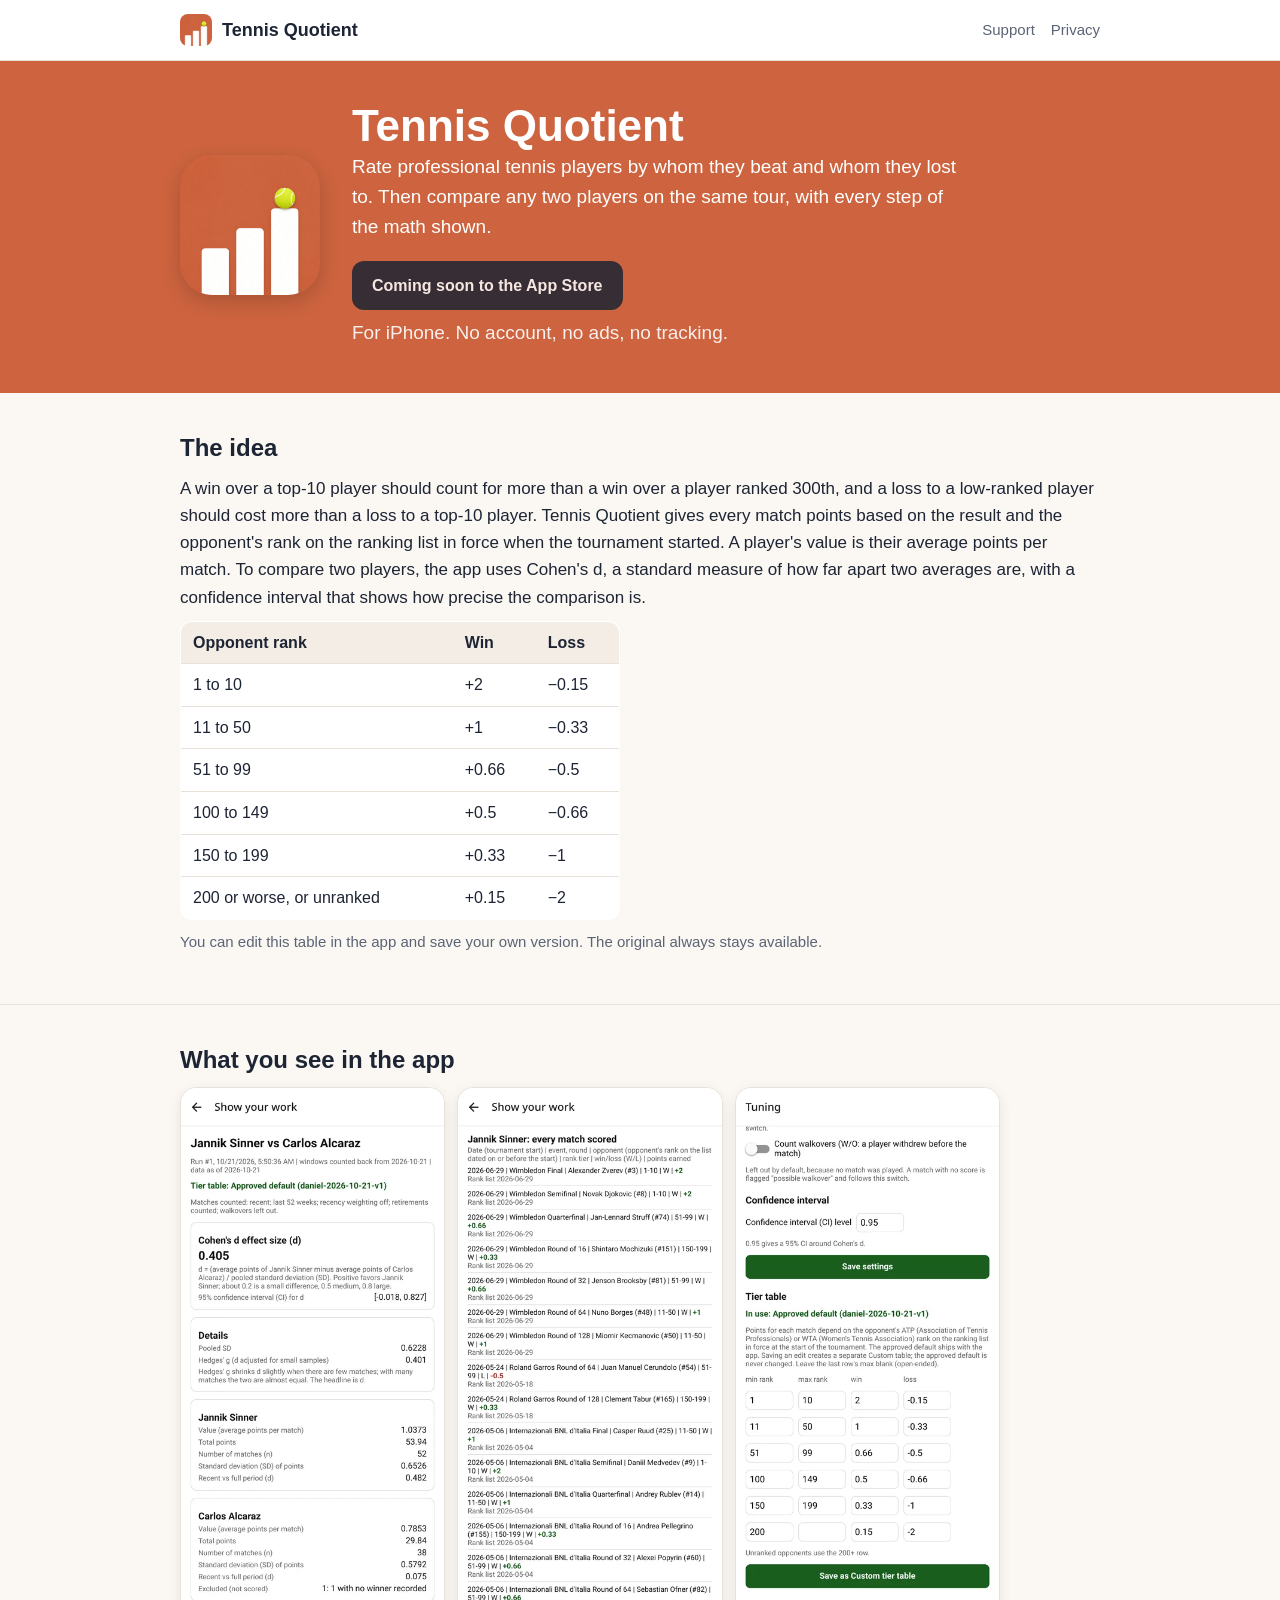
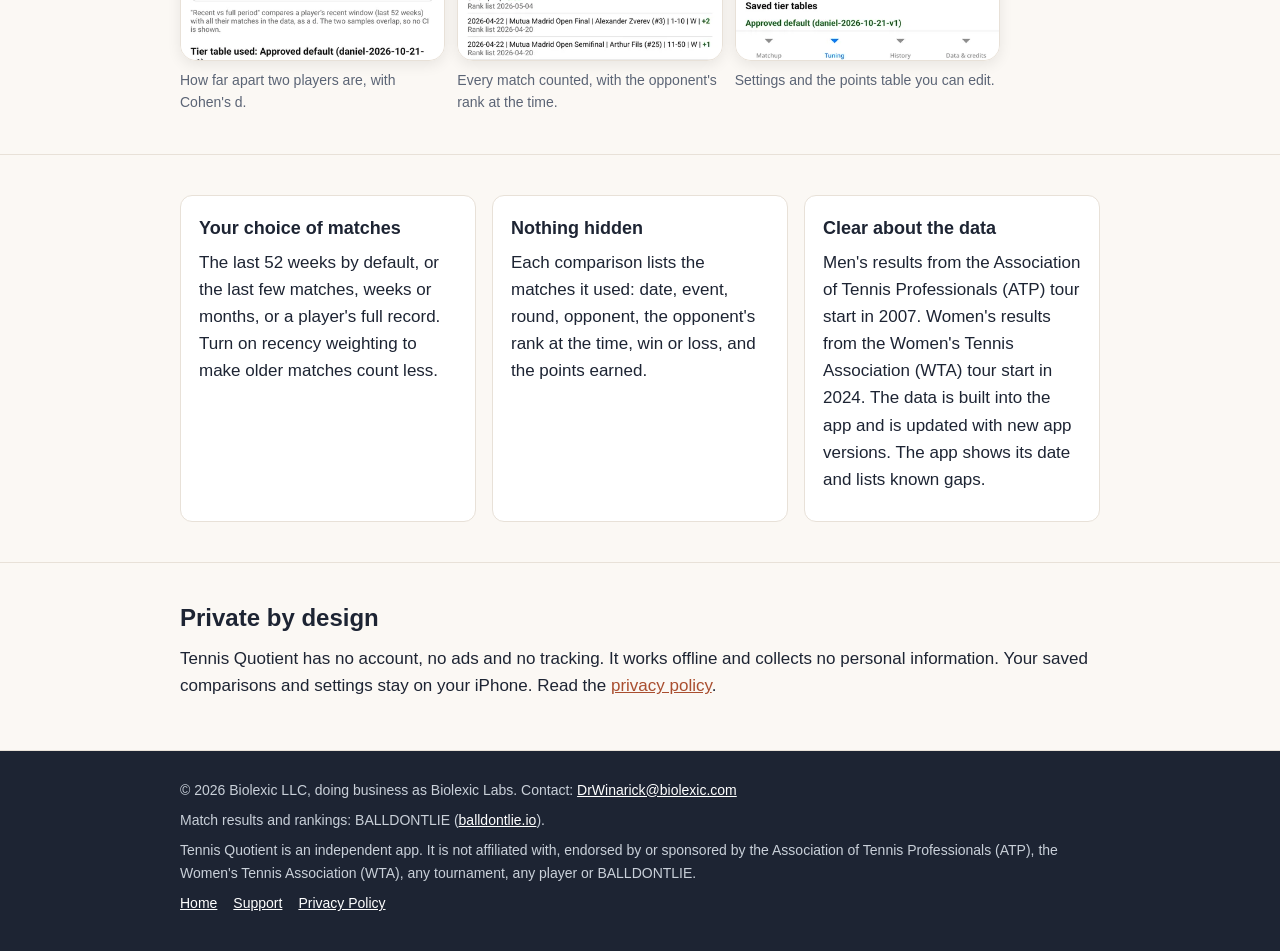
==== index.html @ 89c04547 "Tennis Quotient site: home, privacy, support, 404" ====
<!doctype html>
<html lang="en">
<head>
<meta charset="utf-8">
<meta name="viewport" content="width=device-width, initial-scale=1">
<title>Tennis Quotient</title>
<meta name="description" content="Tennis Quotient rates professional tennis players by whom they beat and whom they lost to, and compares two players with Cohen&#39;s d. For iPhone.">
<link rel="canonical" href="https://raquetquotient.com/">
<meta property="og:type" content="website">
<meta property="og:site_name" content="Tennis Quotient">
<meta property="og:title" content="Tennis Quotient">
<meta property="og:description" content="Tennis Quotient rates professional tennis players by whom they beat and whom they lost to, and compares two players with Cohen&#39;s d. For iPhone.">
<meta property="og:url" content="https://raquetquotient.com/">
<meta property="og:image" content="https://raquetquotient.com/img/og.jpg">
<meta property="og:image:width" content="1200">
<meta property="og:image:height" content="630">
<meta name="twitter:card" content="summary_large_image">
<meta name="theme-color" content="#CD643F">
<link rel="icon" href="/favicon.ico" sizes="any">
<link rel="icon" type="image/png" sizes="192x192" href="/img/icon-192.png">
<link rel="apple-touch-icon" href="/apple-touch-icon.png">
<link rel="stylesheet" href="/style.css">
</head>
<body>
<header class="top"><div class="wrap"><a class="brand" href="/"><img src="/img/icon-192.png" alt="" width="32" height="32">Tennis Quotient</a><nav><a href="/support/">Support</a><a href="/privacy/">Privacy</a></nav></div></header>
<main>
<div class="hero"><div class="wrap">
<img class="icon" src="/img/icon-512.png" alt="Tennis Quotient app icon" width="140" height="140">
<div>
<h1>Tennis Quotient</h1>
<p>Rate professional tennis players by whom they beat and whom they lost to. Then compare any two players on the same tour, with every step of the math shown.</p>
<p style="margin-top:18px"><!-- TODO: link to the App Store listing once the app is live (https://apps.apple.com/app/id...). Keep aria-disabled until then. --><a class="btn" aria-disabled="true" role="link">Coming soon to the App Store</a></p>
<p class="note" style="margin-top:8px">For iPhone. No account, no ads, no tracking.</p>
</div>
</div></div>

<section><div class="wrap">
<h2>The idea</h2>
<p>A win over a top-10 player should count for more than a win over a player ranked 300th, and a loss to a low-ranked player should cost more than a loss to a top-10 player. Tennis Quotient gives every match points based on the result and the opponent&#39;s rank on the ranking list in force when the tournament started. A player&#39;s value is their average points per match. To compare two players, the app uses Cohen&#39;s d, a standard measure of how far apart two averages are, with a confidence interval that shows how precise the comparison is.</p>
<table aria-label="Points per match by opponent rank">
<thead><tr><th>Opponent rank</th><th>Win</th><th>Loss</th></tr></thead>
<tbody>
<tr><td>1 to 10</td><td class="n">+2</td><td class="n">&minus;0.15</td></tr>
<tr><td>11 to 50</td><td class="n">+1</td><td class="n">&minus;0.33</td></tr>
<tr><td>51 to 99</td><td class="n">+0.66</td><td class="n">&minus;0.5</td></tr>
<tr><td>100 to 149</td><td class="n">+0.5</td><td class="n">&minus;0.66</td></tr>
<tr><td>150 to 199</td><td class="n">+0.33</td><td class="n">&minus;1</td></tr>
<tr><td>200 or worse, or unranked</td><td class="n">+0.15</td><td class="n">&minus;2</td></tr>
</tbody></table>
<p class="mute" style="margin-top:10px">You can edit this table in the app and save your own version. The original always stays available.</p>
</div></section>

<section><div class="wrap">
<h2>What you see in the app</h2>
<div class="shots">
<figure><picture><source srcset="/img/shot-cohens-d.webp" type="image/webp"><img src="/img/shot-cohens-d.jpg" alt="Matchup result screen showing Cohen&#39;s d, its confidence interval and each player&#39;s average points" width="440" height="956" loading="lazy"></picture><figcaption>How far apart two players are, with Cohen&#39;s d.</figcaption></figure>
<figure><picture><source srcset="/img/shot-every-match.webp" type="image/webp"><img src="/img/shot-every-match.jpg" alt="List of every match counted, with the opponent&#39;s rank at the time and the points earned" width="440" height="956" loading="lazy"></picture><figcaption>Every match counted, with the opponent&#39;s rank at the time.</figcaption></figure>
<figure><picture><source srcset="/img/shot-tuning.webp" type="image/webp"><img src="/img/shot-tuning.jpg" alt="Tuning screen with switches for retirements and walkovers and the editable points table" width="440" height="956" loading="lazy"></picture><figcaption>Settings and the points table you can edit.</figcaption></figure>
</div>
</div></section>

<section><div class="wrap">
<div class="grid three">
<div class="card"><h3>Your choice of matches</h3><p>The last 52 weeks by default, or the last few matches, weeks or months, or a player&#39;s full record. Turn on recency weighting to make older matches count less.</p></div>
<div class="card"><h3>Nothing hidden</h3><p>Each comparison lists the matches it used: date, event, round, opponent, the opponent&#39;s rank at the time, win or loss, and the points earned.</p></div>
<div class="card"><h3>Clear about the data</h3><p>Men&#39;s results from the Association of Tennis Professionals (ATP) tour start in 2007. Women&#39;s results from the Women&#39;s Tennis Association (WTA) tour start in 2024. The data is built into the app and is updated with new app versions. The app shows its date and lists known gaps.</p></div>
</div>
</div></section>

<section><div class="wrap">
<h2>Private by design</h2>
<p>Tennis Quotient has no account, no ads and no tracking. It works offline and collects no personal information. Your saved comparisons and settings stay on your iPhone. Read the <a href="/privacy/">privacy policy</a>.</p>
</div></section>

</main>
<footer><div class="wrap">
<p>&copy; 2026 Biolexic LLC, doing business as Biolexic Labs. Contact: <a href="mailto:DrWinarick@biolexic.com">DrWinarick@biolexic.com</a></p>
<p>Match results and rankings: BALLDONTLIE (<a href="https://www.balldontlie.io">balldontlie.io</a>).</p>
<p>Tennis Quotient is an independent app. It is not affiliated with, endorsed by or sponsored by the Association of Tennis Professionals (ATP), the Women&#39;s Tennis Association (WTA), any tournament, any player or BALLDONTLIE.</p>
<p class="links"><a href="/">Home</a><a href="/support/">Support</a><a href="/privacy/">Privacy Policy</a></p>
</div></footer>
</body>
</html>
---- style.css ----
:root{--clay:#CD643F;--clay-dark:#a94e2f;--ink:#1d2433;--mute:#5b6475;--line:#e8e1d8;--bg:#fbf8f4;--card:#fff}
*{box-sizing:border-box}html{-webkit-text-size-adjust:100%}
body{margin:0;background:var(--bg);color:var(--ink);font:17px/1.6 -apple-system,BlinkMacSystemFont,"Segoe UI",Roboto,Helvetica,Arial,sans-serif}
a{color:var(--clay-dark)}img{max-width:100%;height:auto;display:block}
.wrap{max-width:960px;margin:0 auto;padding:0 20px}
.top{background:#fff;border-bottom:1px solid var(--line)}
.top .wrap{display:flex;align-items:center;justify-content:space-between;gap:12px;min-height:60px}
.brand{display:flex;align-items:center;gap:10px;font-weight:700;color:var(--ink);text-decoration:none;font-size:18px}
.brand img{width:32px;height:32px;border-radius:8px}
nav a{margin-left:16px;text-decoration:none;color:var(--mute);font-size:15px}nav a:hover{color:var(--clay-dark)}
.hero{background:var(--clay);color:#fff;padding:40px 0 44px}
.hero .wrap{display:flex;flex-direction:column;gap:20px;align-items:flex-start}
.hero img.icon{width:96px;height:96px;border-radius:22px;box-shadow:0 6px 20px rgba(0,0,0,.18)}
.hero h1{margin:0;font-size:34px;line-height:1.15}.hero p{margin:0;font-size:19px;max-width:620px}
.btn{display:inline-block;background:#1d2433;color:#fff;border-radius:12px;padding:12px 20px;font-weight:600;text-decoration:none;font-size:16px}
.btn[aria-disabled=true]{opacity:.85;cursor:default}
.note{font-size:14px;opacity:.9}
section{padding:40px 0;border-bottom:1px solid var(--line)}
h2{font-size:24px;margin:0 0 12px;line-height:1.25}h3{font-size:18px;margin:22px 0 6px}
p,li{margin:0 0 10px}
.grid{display:grid;gap:16px}
.card{background:var(--card);border:1px solid var(--line);border-radius:12px;padding:18px}
.card h3{margin-top:0}
table{border-collapse:collapse;width:100%;max-width:440px;background:#fff;border:1px solid var(--line);border-radius:12px;overflow:hidden;font-size:16px}
th,td{padding:8px 12px;text-align:left;border-bottom:1px solid var(--line)}th{background:#f4ede5}
td.n{font-variant-numeric:tabular-nums}
.shots{max-width:820px;display:grid;grid-template-columns:repeat(3,minmax(0,1fr));gap:12px}
.shots figure{margin:0}.shots img{border-radius:16px;border:1px solid var(--line);box-shadow:0 4px 14px rgba(0,0,0,.08)}
.shots figcaption{font-size:14px;color:var(--mute);margin-top:8px}
.doc{padding:32px 0 40px}.doc h1{font-size:30px;margin:0 0 4px}
.box{background:#fff;border:1px solid var(--line);border-radius:12px;padding:16px 18px;margin:16px 0}
.mute{color:var(--mute);font-size:15px}
footer{background:#1d2433;color:#c9d0d9;padding:28px 0;font-size:14px}
footer a{color:#fff}footer p{margin:0 0 8px}footer .links a{margin-right:16px}
@media (max-width:640px){.shots{grid-template-columns:none;grid-auto-flow:column;grid-auto-columns:70%;overflow-x:auto;scroll-snap-type:x mandatory;padding-bottom:6px}.shots figure{scroll-snap-align:start}nav a{margin-left:12px}}
@media (min-width:760px){.hero .wrap{flex-direction:row;align-items:center;gap:32px}.hero h1{font-size:44px}.hero img.icon{width:140px;height:140px;border-radius:32px}.grid.three{grid-template-columns:repeat(3,1fr)}}
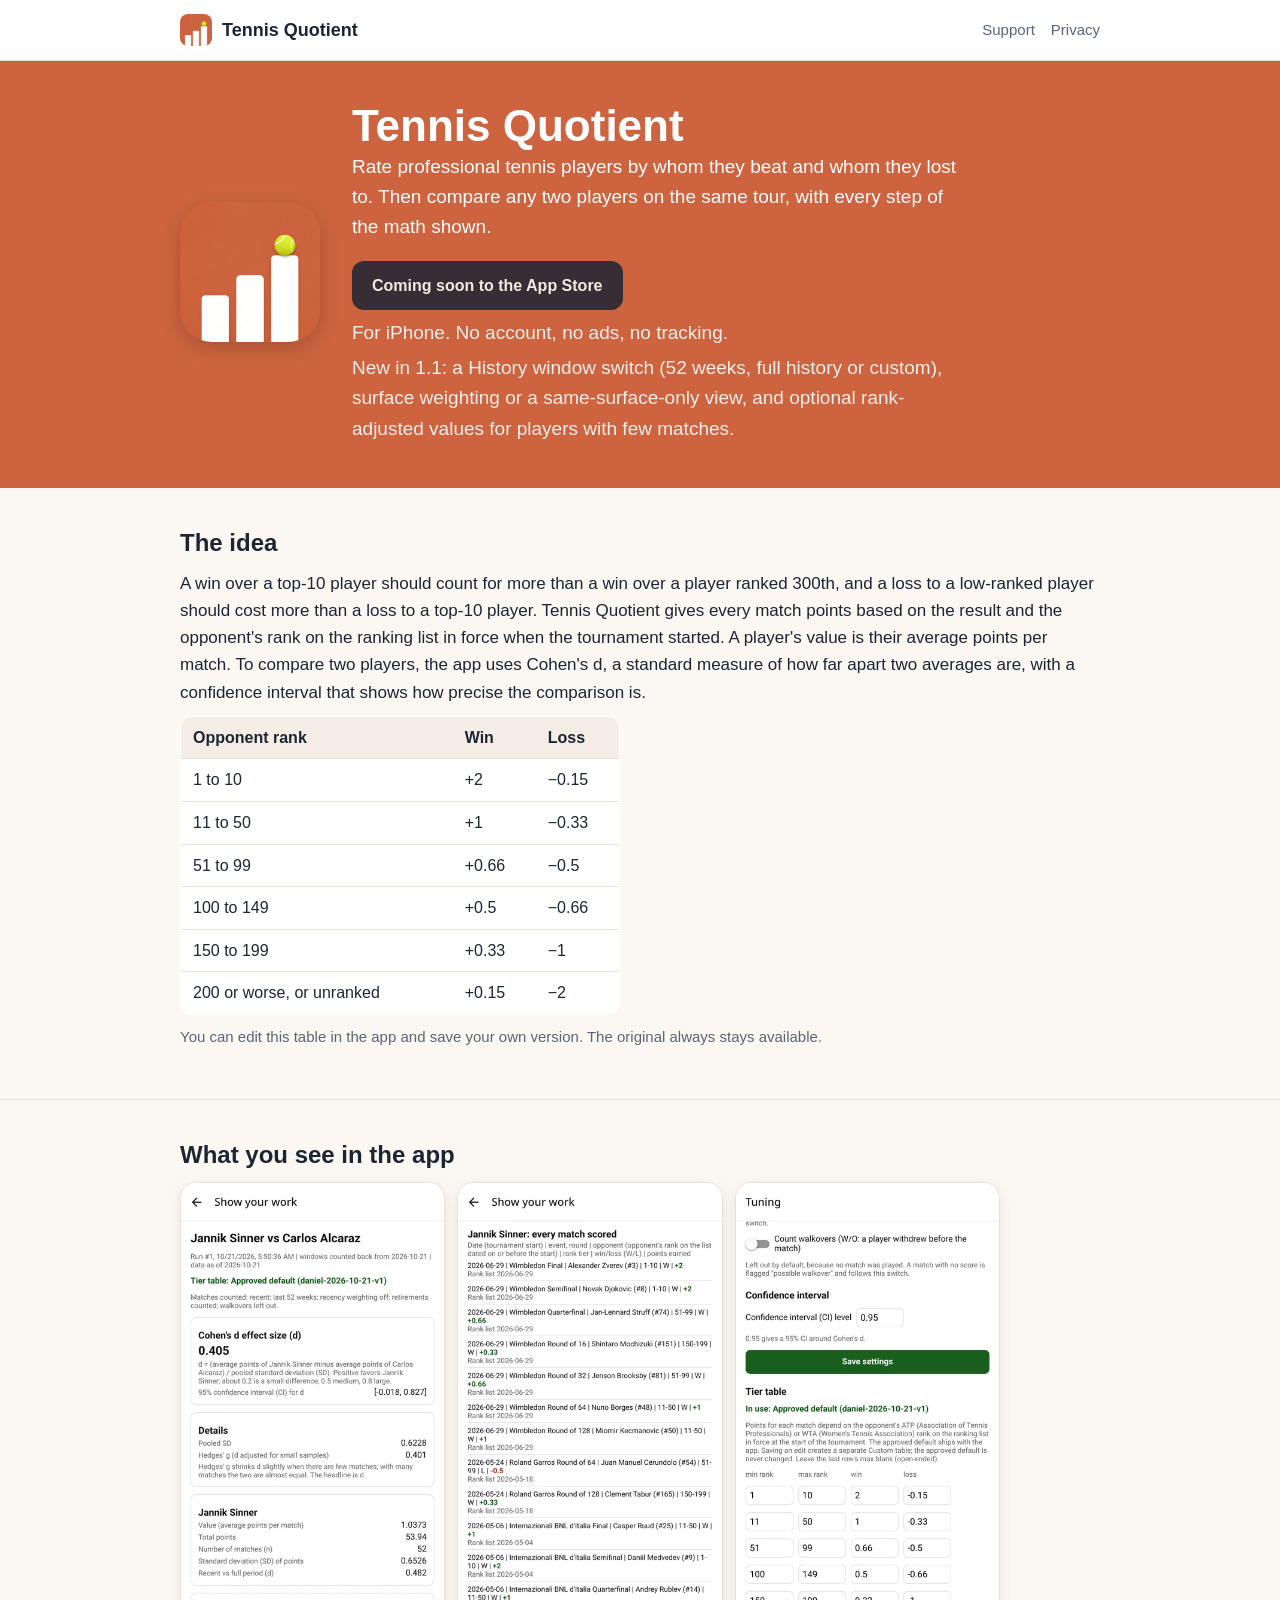
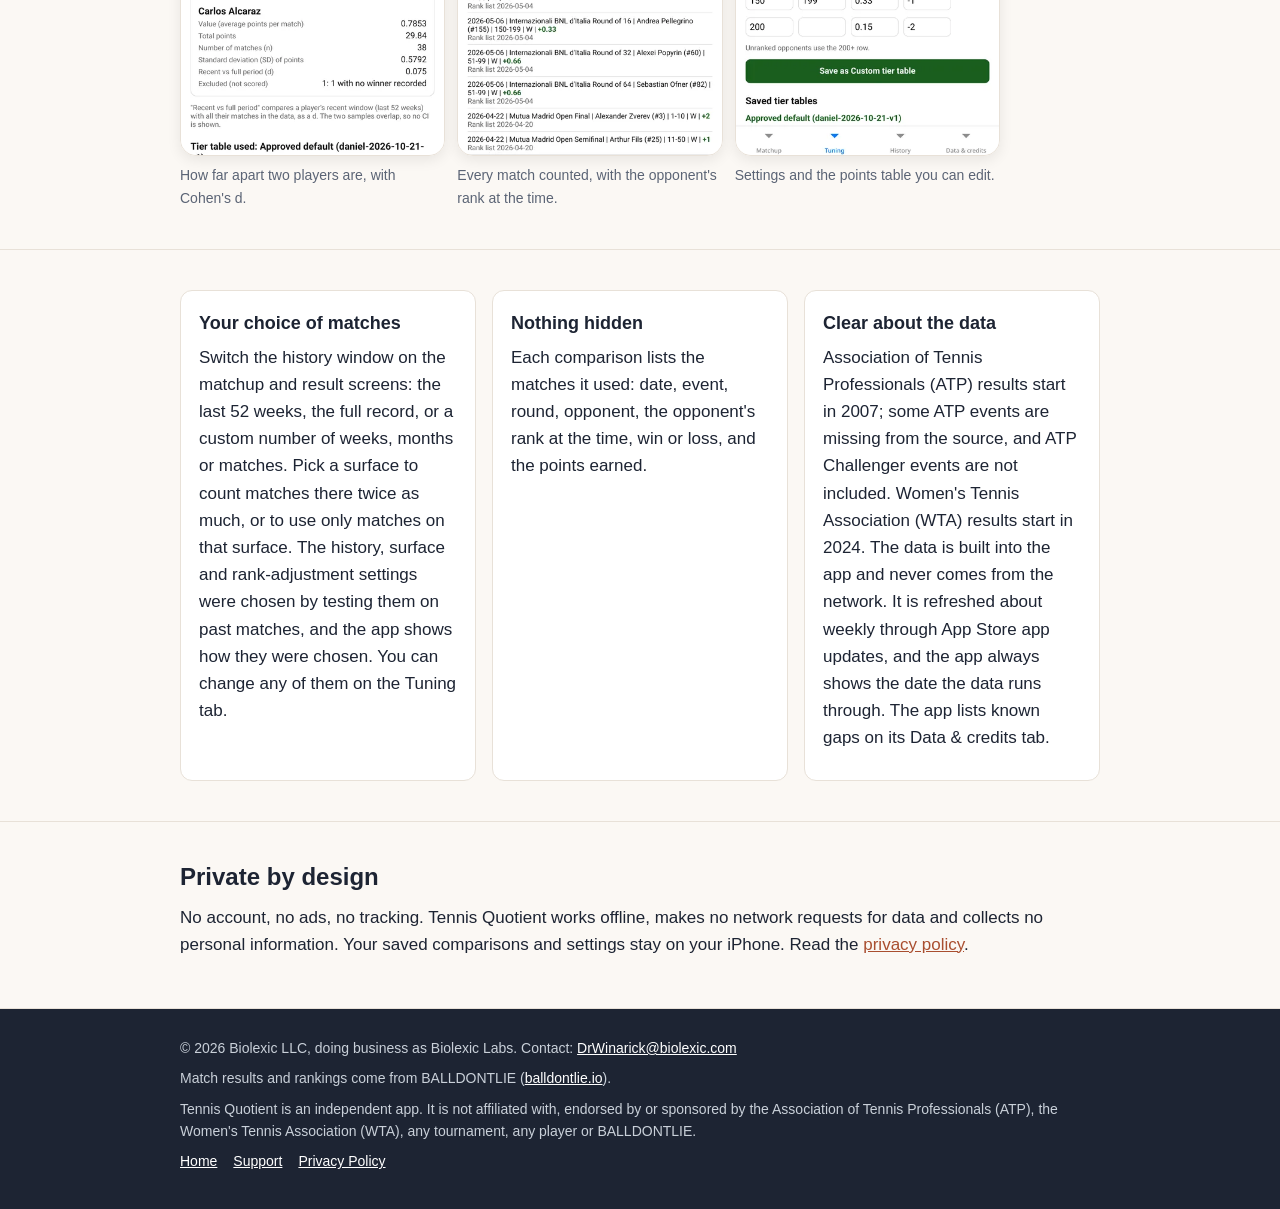
==== commit bcc56933: "v1.1 wording draft: shared core sentences (bundled data, weekly app-update refresh, new History wind" ====
--- a/index.html
+++ b/index.html
@@ -31,6 +31,7 @@
 <p>Rate professional tennis players by whom they beat and whom they lost to. Then compare any two players on the same tour, with every step of the math shown.</p>
 <p style="margin-top:18px"><!-- TODO: link to the App Store listing once the app is live (https://apps.apple.com/app/id...). Keep aria-disabled until then. --><a class="btn" aria-disabled="true" role="link">Coming soon to the App Store</a></p>
 <p class="note" style="margin-top:8px">For iPhone. No account, no ads, no tracking.</p>
+<p class="note" style="margin-top:4px">New in 1.1: a History window switch (52 weeks, full history or custom), surface weighting or a same-surface-only view, and optional rank-adjusted values for players with few matches.</p>
 </div>
 </div></div>
 
@@ -61,21 +62,21 @@
 
 <section><div class="wrap">
 <div class="grid three">
-<div class="card"><h3>Your choice of matches</h3><p>The last 52 weeks by default, or the last few matches, weeks or months, or a player&#39;s full record. Turn on recency weighting to make older matches count less.</p></div>
+<div class="card"><h3>Your choice of matches</h3><p>Switch the history window on the matchup and result screens: the last 52 weeks, the full record, or a custom number of weeks, months or matches. Pick a surface to count matches there twice as much, or to use only matches on that surface. The history, surface and rank-adjustment settings were chosen by testing them on past matches, and the app shows how they were chosen. You can change any of them on the Tuning tab.</p></div>
 <div class="card"><h3>Nothing hidden</h3><p>Each comparison lists the matches it used: date, event, round, opponent, the opponent&#39;s rank at the time, win or loss, and the points earned.</p></div>
-<div class="card"><h3>Clear about the data</h3><p>Men&#39;s results from the Association of Tennis Professionals (ATP) tour start in 2007. Women&#39;s results from the Women&#39;s Tennis Association (WTA) tour start in 2024. The data is built into the app and is updated with new app versions. The app shows its date and lists known gaps.</p></div>
+<div class="card"><h3>Clear about the data</h3><p>Association of Tennis Professionals (ATP) results start in 2007; some ATP events are missing from the source, and ATP Challenger events are not included. Women&#39;s Tennis Association (WTA) results start in 2024. The data is built into the app and never comes from the network. It is refreshed about weekly through App Store app updates, and the app always shows the date the data runs through. The app lists known gaps on its Data &amp; credits tab.</p></div>
 </div>
 </div></section>
 
 <section><div class="wrap">
 <h2>Private by design</h2>
-<p>Tennis Quotient has no account, no ads and no tracking. It works offline and collects no personal information. Your saved comparisons and settings stay on your iPhone. Read the <a href="/privacy/">privacy policy</a>.</p>
+<p>No account, no ads, no tracking. Tennis Quotient works offline, makes no network requests for data and collects no personal information. Your saved comparisons and settings stay on your iPhone. Read the <a href="/privacy/">privacy policy</a>.</p>
 </div></section>
 
 </main>
 <footer><div class="wrap">
 <p>&copy; 2026 Biolexic LLC, doing business as Biolexic Labs. Contact: <a href="mailto:DrWinarick@biolexic.com">DrWinarick@biolexic.com</a></p>
-<p>Match results and rankings: BALLDONTLIE (<a href="https://www.balldontlie.io">balldontlie.io</a>).</p>
+<p>Match results and rankings come from BALLDONTLIE (<a href="https://www.balldontlie.io">balldontlie.io</a>).</p>
 <p>Tennis Quotient is an independent app. It is not affiliated with, endorsed by or sponsored by the Association of Tennis Professionals (ATP), the Women&#39;s Tennis Association (WTA), any tournament, any player or BALLDONTLIE.</p>
 <p class="links"><a href="/">Home</a><a href="/support/">Support</a><a href="/privacy/">Privacy Policy</a></p>
 </div></footer>
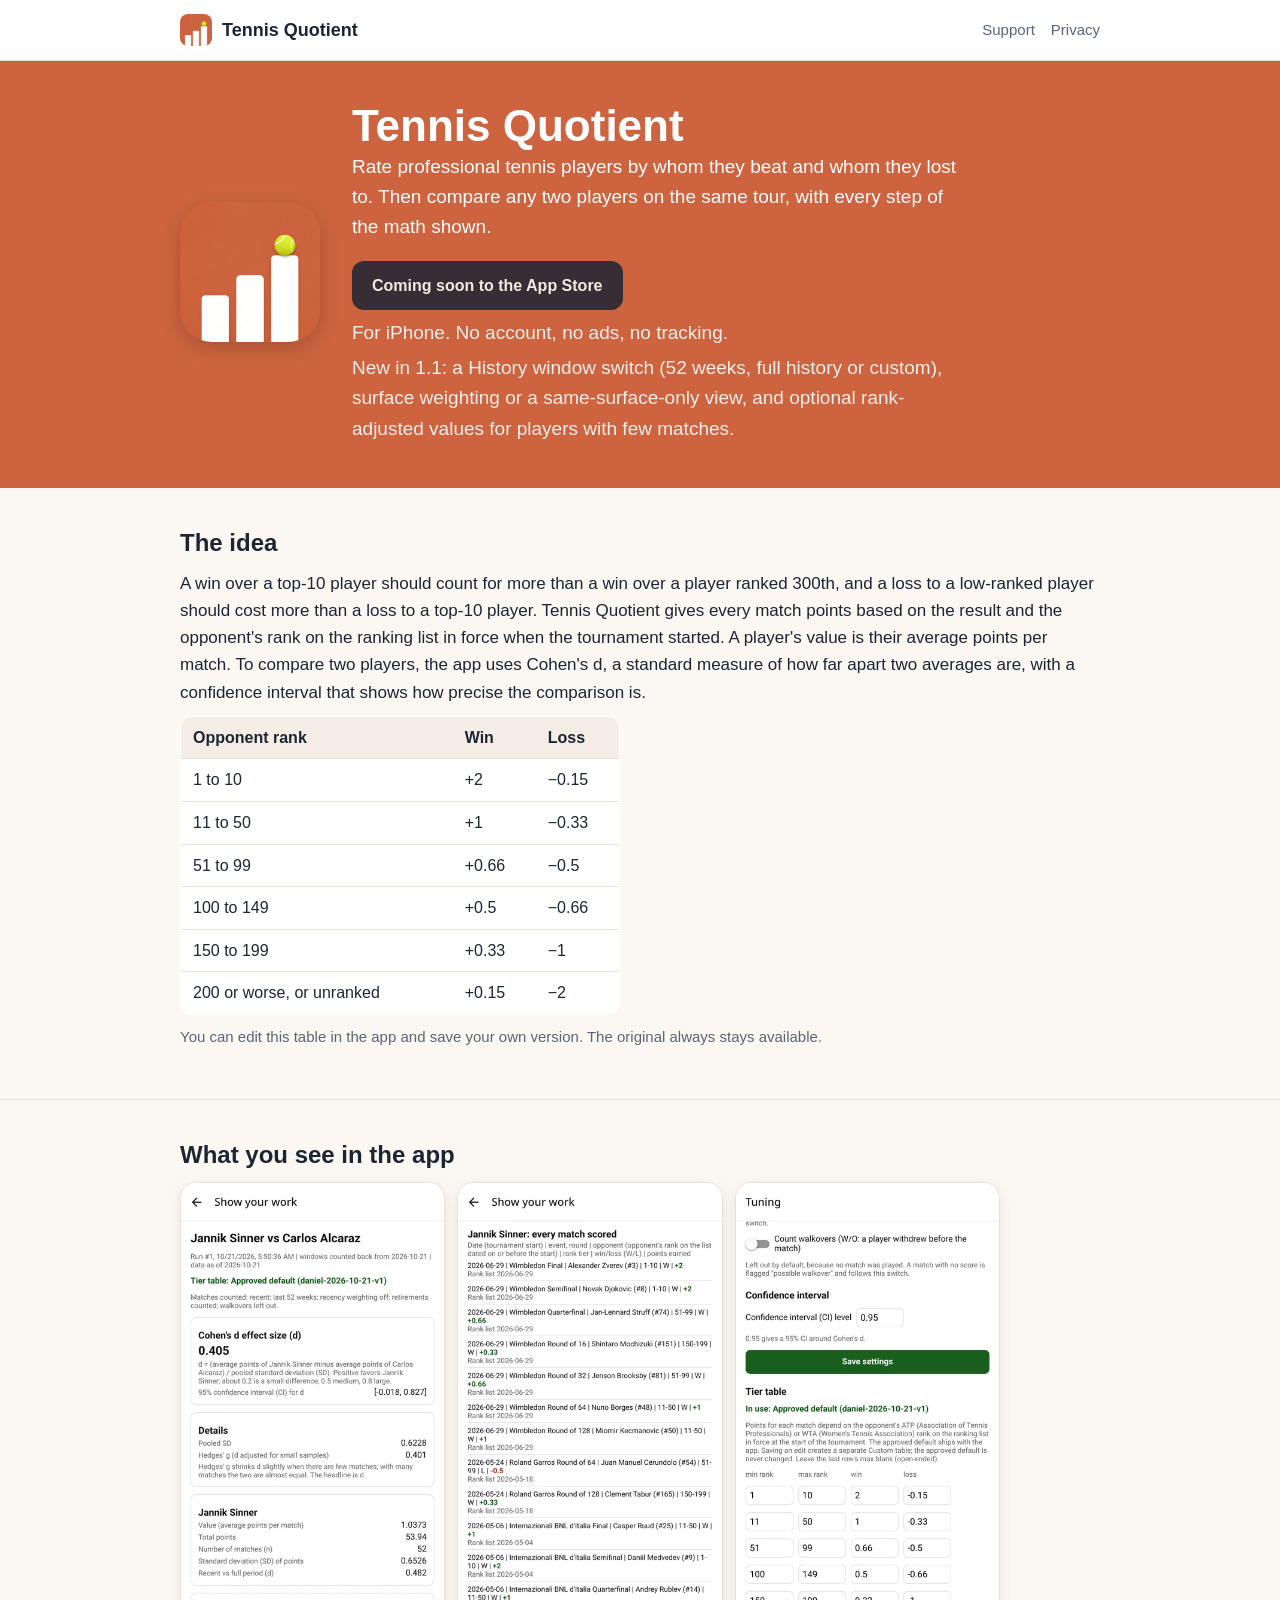
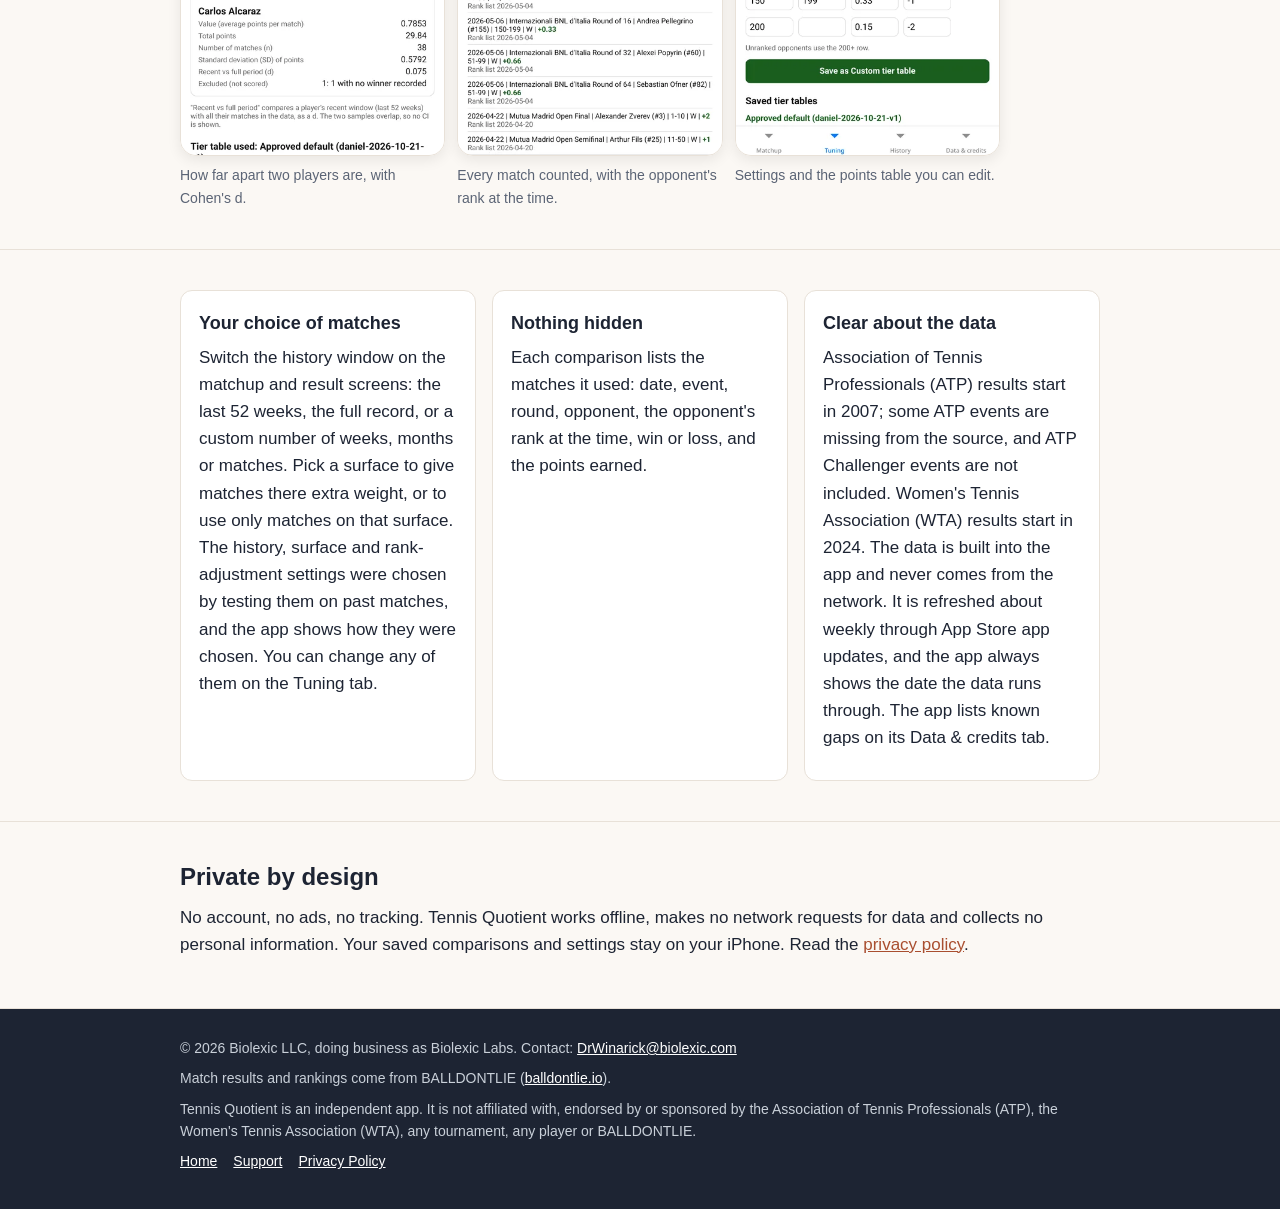
==== commit da233764: "v1.1 wording: surface weight without a fixed number (it is tuned; the app shows the current value)" ====
--- a/index.html
+++ b/index.html
@@ -62,7 +62,7 @@
 
 <section><div class="wrap">
 <div class="grid three">
-<div class="card"><h3>Your choice of matches</h3><p>Switch the history window on the matchup and result screens: the last 52 weeks, the full record, or a custom number of weeks, months or matches. Pick a surface to count matches there twice as much, or to use only matches on that surface. The history, surface and rank-adjustment settings were chosen by testing them on past matches, and the app shows how they were chosen. You can change any of them on the Tuning tab.</p></div>
+<div class="card"><h3>Your choice of matches</h3><p>Switch the history window on the matchup and result screens: the last 52 weeks, the full record, or a custom number of weeks, months or matches. Pick a surface to give matches there extra weight, or to use only matches on that surface. The history, surface and rank-adjustment settings were chosen by testing them on past matches, and the app shows how they were chosen. You can change any of them on the Tuning tab.</p></div>
 <div class="card"><h3>Nothing hidden</h3><p>Each comparison lists the matches it used: date, event, round, opponent, the opponent&#39;s rank at the time, win or loss, and the points earned.</p></div>
 <div class="card"><h3>Clear about the data</h3><p>Association of Tennis Professionals (ATP) results start in 2007; some ATP events are missing from the source, and ATP Challenger events are not included. Women&#39;s Tennis Association (WTA) results start in 2024. The data is built into the app and never comes from the network. It is refreshed about weekly through App Store app updates, and the app always shows the date the data runs through. The app lists known gaps on its Data &amp; credits tab.</p></div>
 </div>
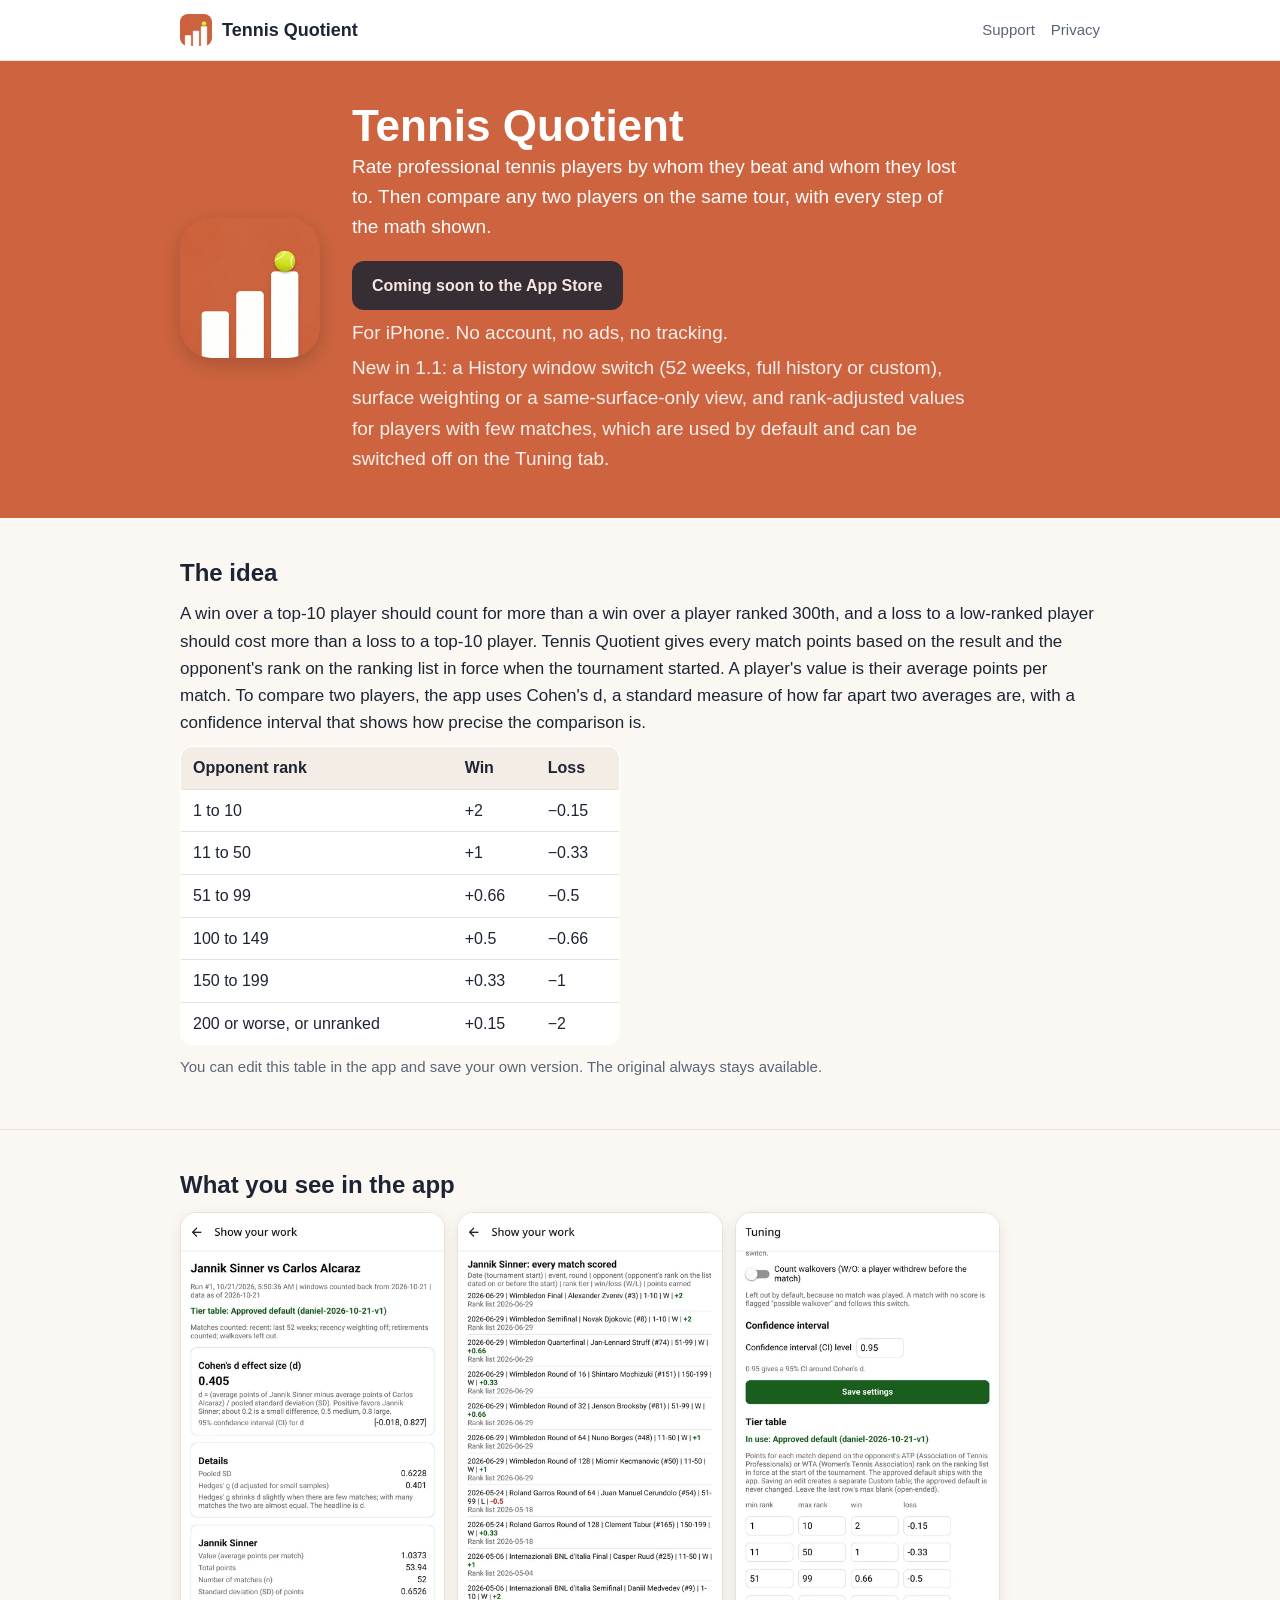
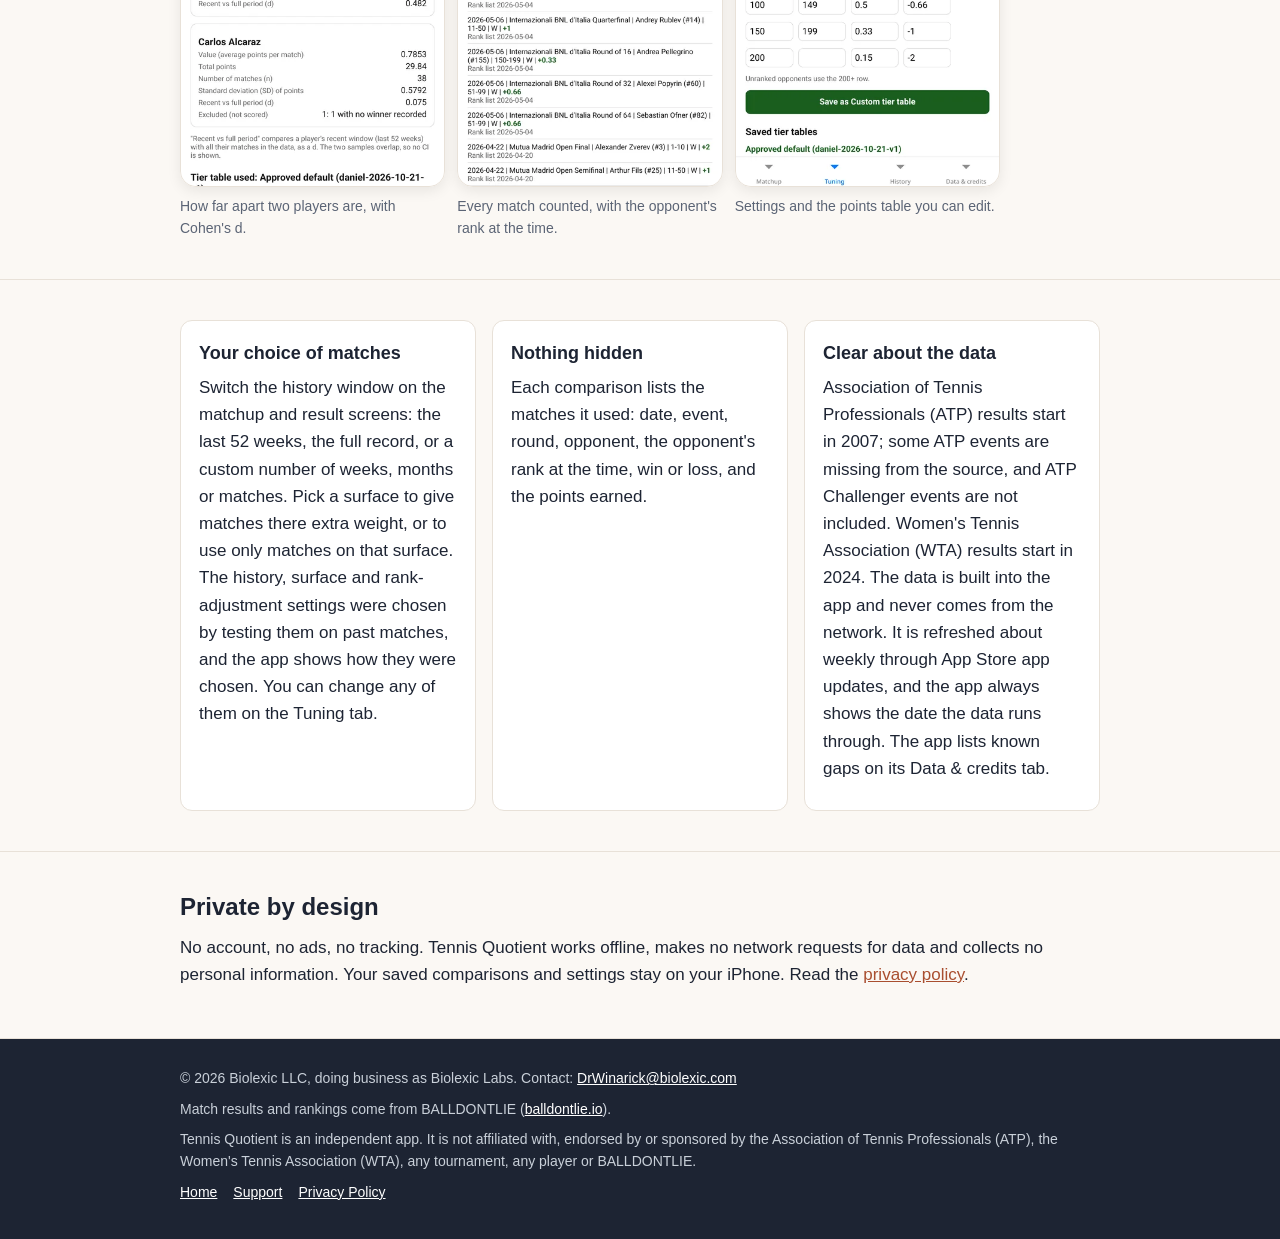
==== commit f140870c: "v1.1 wording: rank-adjusted values used by default, can be switched off on the Tuning tab" ====
--- a/index.html
+++ b/index.html
@@ -31,7 +31,7 @@
 <p>Rate professional tennis players by whom they beat and whom they lost to. Then compare any two players on the same tour, with every step of the math shown.</p>
 <p style="margin-top:18px"><!-- TODO: link to the App Store listing once the app is live (https://apps.apple.com/app/id...). Keep aria-disabled until then. --><a class="btn" aria-disabled="true" role="link">Coming soon to the App Store</a></p>
 <p class="note" style="margin-top:8px">For iPhone. No account, no ads, no tracking.</p>
-<p class="note" style="margin-top:4px">New in 1.1: a History window switch (52 weeks, full history or custom), surface weighting or a same-surface-only view, and optional rank-adjusted values for players with few matches.</p>
+<p class="note" style="margin-top:4px">New in 1.1: a History window switch (52 weeks, full history or custom), surface weighting or a same-surface-only view, and rank-adjusted values for players with few matches, which are used by default and can be switched off on the Tuning tab.</p>
 </div>
 </div></div>
 
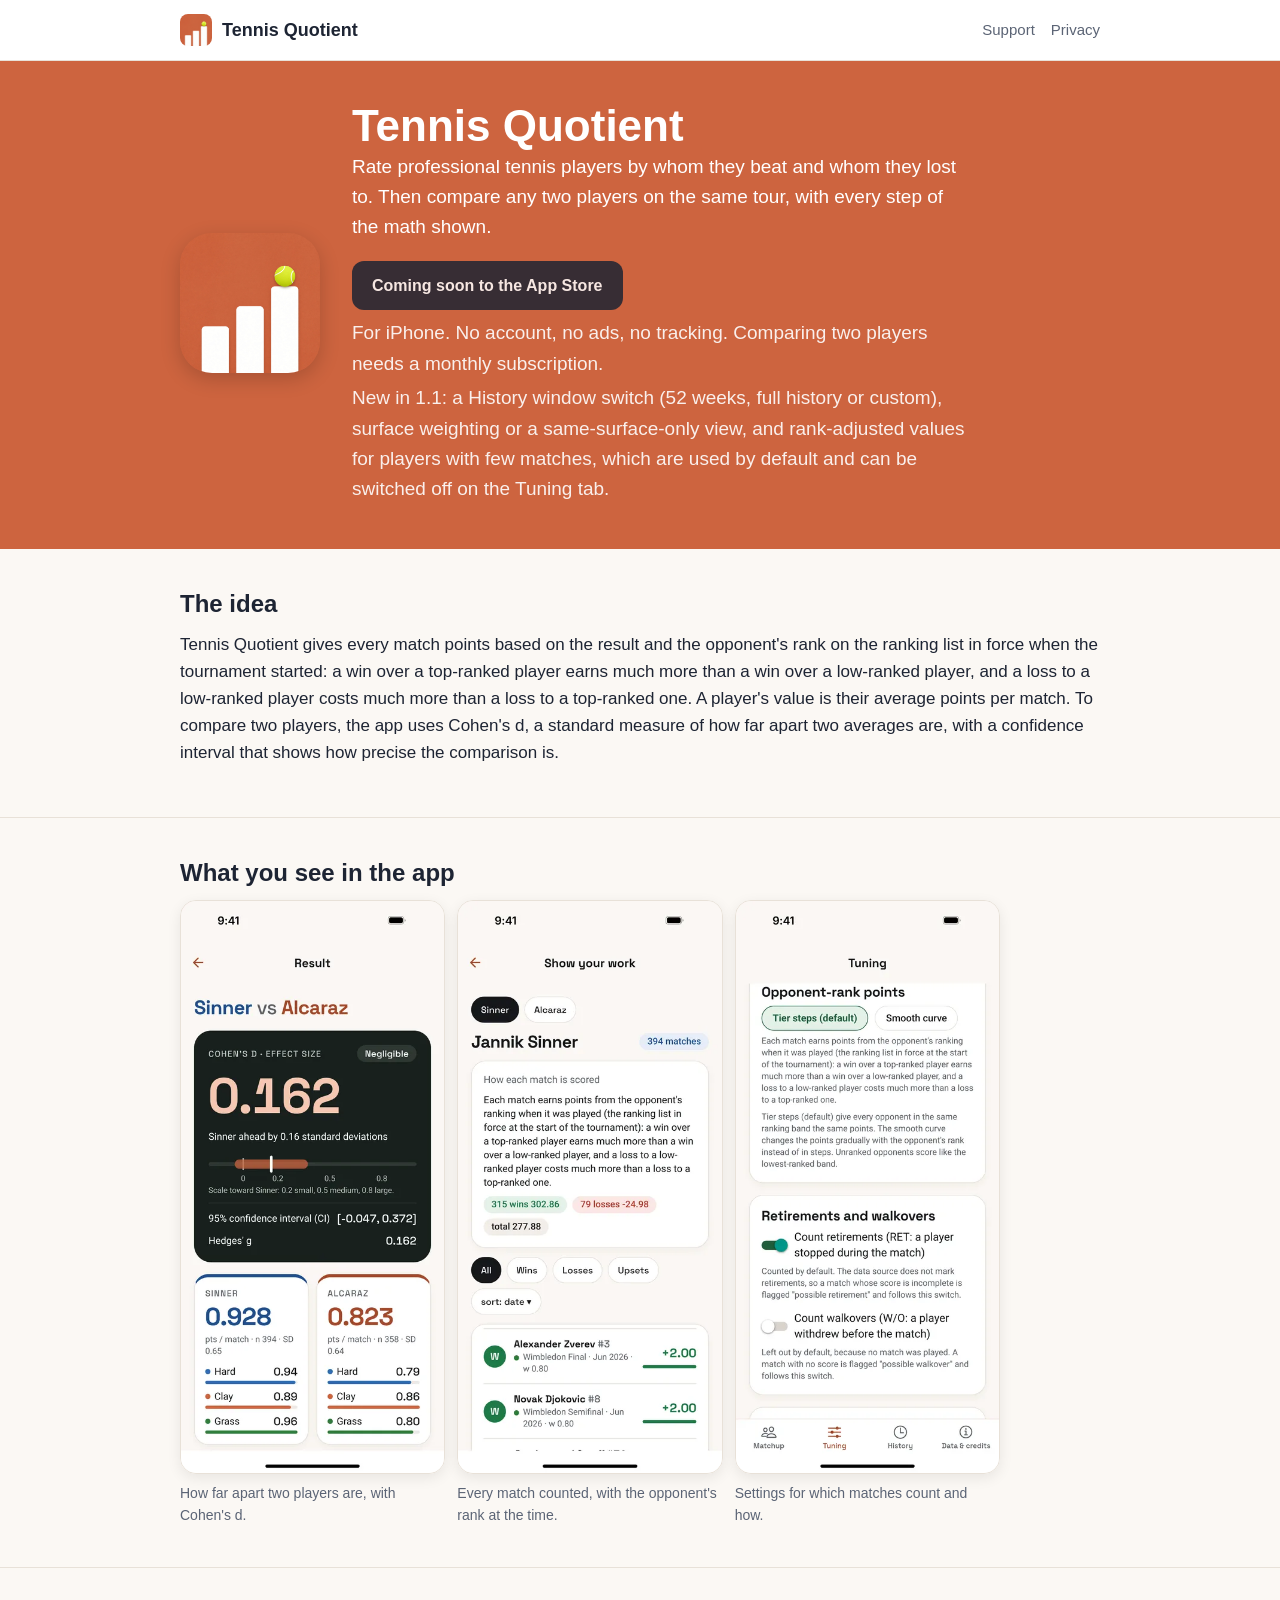
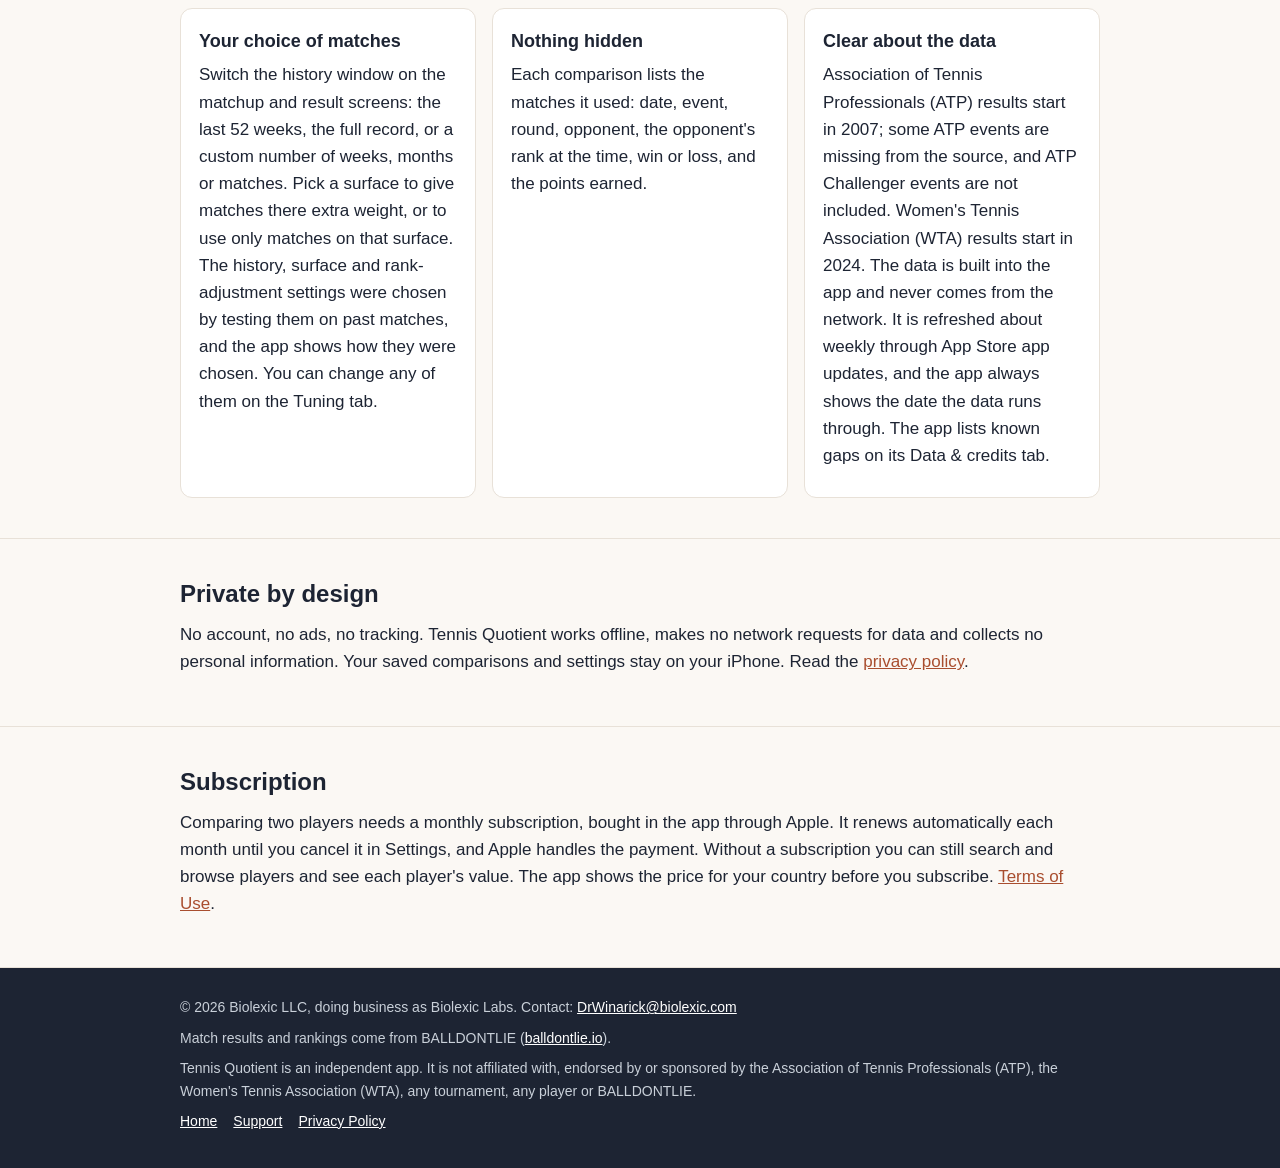
==== commit a2826472: "v1.1 wording: monthly subscription unlocks comparisons (Daniel, 2026-10-24); points table removed fr" ====
--- a/index.html
+++ b/index.html
@@ -30,33 +30,22 @@
 <h1>Tennis Quotient</h1>
 <p>Rate professional tennis players by whom they beat and whom they lost to. Then compare any two players on the same tour, with every step of the math shown.</p>
 <p style="margin-top:18px"><!-- TODO: link to the App Store listing once the app is live (https://apps.apple.com/app/id...). Keep aria-disabled until then. --><a class="btn" aria-disabled="true" role="link">Coming soon to the App Store</a></p>
-<p class="note" style="margin-top:8px">For iPhone. No account, no ads, no tracking.</p>
+<p class="note" style="margin-top:8px">For iPhone. No account, no ads, no tracking. Comparing two players needs a monthly subscription.</p>
 <p class="note" style="margin-top:4px">New in 1.1: a History window switch (52 weeks, full history or custom), surface weighting or a same-surface-only view, and rank-adjusted values for players with few matches, which are used by default and can be switched off on the Tuning tab.</p>
 </div>
 </div></div>
 
 <section><div class="wrap">
 <h2>The idea</h2>
-<p>A win over a top-10 player should count for more than a win over a player ranked 300th, and a loss to a low-ranked player should cost more than a loss to a top-10 player. Tennis Quotient gives every match points based on the result and the opponent&#39;s rank on the ranking list in force when the tournament started. A player&#39;s value is their average points per match. To compare two players, the app uses Cohen&#39;s d, a standard measure of how far apart two averages are, with a confidence interval that shows how precise the comparison is.</p>
-<table aria-label="Points per match by opponent rank">
-<thead><tr><th>Opponent rank</th><th>Win</th><th>Loss</th></tr></thead>
-<tbody>
-<tr><td>1 to 10</td><td class="n">+2</td><td class="n">&minus;0.15</td></tr>
-<tr><td>11 to 50</td><td class="n">+1</td><td class="n">&minus;0.33</td></tr>
-<tr><td>51 to 99</td><td class="n">+0.66</td><td class="n">&minus;0.5</td></tr>
-<tr><td>100 to 149</td><td class="n">+0.5</td><td class="n">&minus;0.66</td></tr>
-<tr><td>150 to 199</td><td class="n">+0.33</td><td class="n">&minus;1</td></tr>
-<tr><td>200 or worse, or unranked</td><td class="n">+0.15</td><td class="n">&minus;2</td></tr>
-</tbody></table>
-<p class="mute" style="margin-top:10px">You can edit this table in the app and save your own version. The original always stays available.</p>
+<p>Tennis Quotient gives every match points based on the result and the opponent&#39;s rank on the ranking list in force when the tournament started: a win over a top-ranked player earns much more than a win over a low-ranked player, and a loss to a low-ranked player costs much more than a loss to a top-ranked one. A player&#39;s value is their average points per match. To compare two players, the app uses Cohen&#39;s d, a standard measure of how far apart two averages are, with a confidence interval that shows how precise the comparison is.</p>
 </div></section>
 
 <section><div class="wrap">
 <h2>What you see in the app</h2>
 <div class="shots">
-<figure><picture><source srcset="/img/shot-cohens-d.webp" type="image/webp"><img src="/img/shot-cohens-d.jpg" alt="Matchup result screen showing Cohen&#39;s d, its confidence interval and each player&#39;s average points" width="440" height="956" loading="lazy"></picture><figcaption>How far apart two players are, with Cohen&#39;s d.</figcaption></figure>
-<figure><picture><source srcset="/img/shot-every-match.webp" type="image/webp"><img src="/img/shot-every-match.jpg" alt="List of every match counted, with the opponent&#39;s rank at the time and the points earned" width="440" height="956" loading="lazy"></picture><figcaption>Every match counted, with the opponent&#39;s rank at the time.</figcaption></figure>
-<figure><picture><source srcset="/img/shot-tuning.webp" type="image/webp"><img src="/img/shot-tuning.jpg" alt="Tuning screen with switches for retirements and walkovers and the editable points table" width="440" height="956" loading="lazy"></picture><figcaption>Settings and the points table you can edit.</figcaption></figure>
+<figure><picture><source srcset="/img/shot-cohens-d.webp" type="image/webp"><img src="/img/shot-cohens-d.jpg" alt="Result screen showing Cohen&#39;s d, its confidence interval, Hedges&#39; g and each player&#39;s average points per match" width="440" height="956" loading="lazy"></picture><figcaption>How far apart two players are, with Cohen&#39;s d.</figcaption></figure>
+<figure><picture><source srcset="/img/shot-every-match.webp" type="image/webp"><img src="/img/shot-every-match.jpg" alt="Show your work: how each match is scored, then every match counted with the opponent&#39;s rank at the time and the points earned" width="440" height="956" loading="lazy"></picture><figcaption>Every match counted, with the opponent&#39;s rank at the time.</figcaption></figure>
+<figure><picture><source srcset="/img/shot-tuning.webp" type="image/webp"><img src="/img/shot-tuning.jpg" alt="Tuning screen with the opponent-rank points choice and the switches for retirements and walkovers" width="440" height="956" loading="lazy"></picture><figcaption>Settings for which matches count and how.</figcaption></figure>
 </div>
 </div></section>
 
@@ -73,6 +62,11 @@
 <p>No account, no ads, no tracking. Tennis Quotient works offline, makes no network requests for data and collects no personal information. Your saved comparisons and settings stay on your iPhone. Read the <a href="/privacy/">privacy policy</a>.</p>
 </div></section>
 
+<section><div class="wrap">
+<h2>Subscription</h2>
+<p>Comparing two players needs a monthly subscription, bought in the app through Apple. It renews automatically each month until you cancel it in Settings, and Apple handles the payment. Without a subscription you can still search and browse players and see each player&#39;s value. The app shows the price for your country before you subscribe. <a href="https://www.apple.com/legal/internet-services/itunes/dev/stdeula/">Terms of Use</a>.</p>
+</div></section>
+
 </main>
 <footer><div class="wrap">
 <p>&copy; 2026 Biolexic LLC, doing business as Biolexic Labs. Contact: <a href="mailto:DrWinarick@biolexic.com">DrWinarick@biolexic.com</a></p>
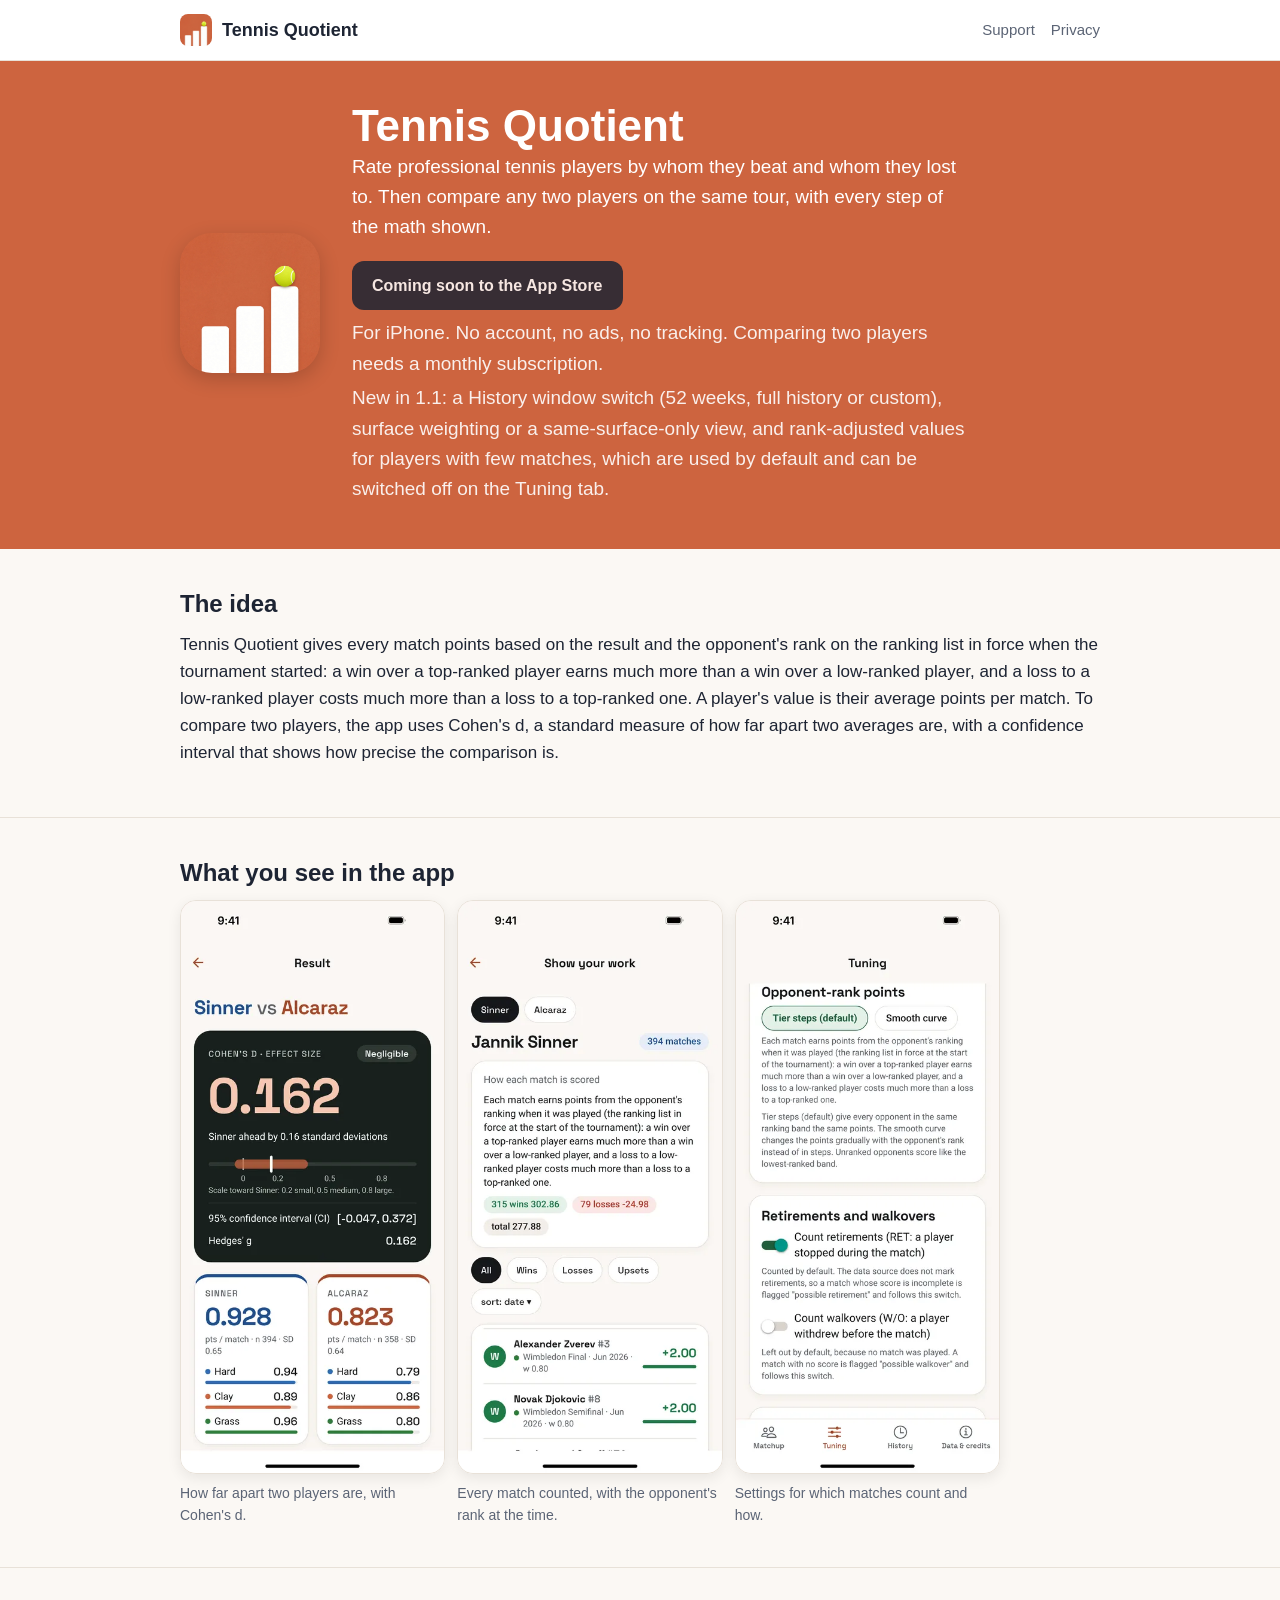
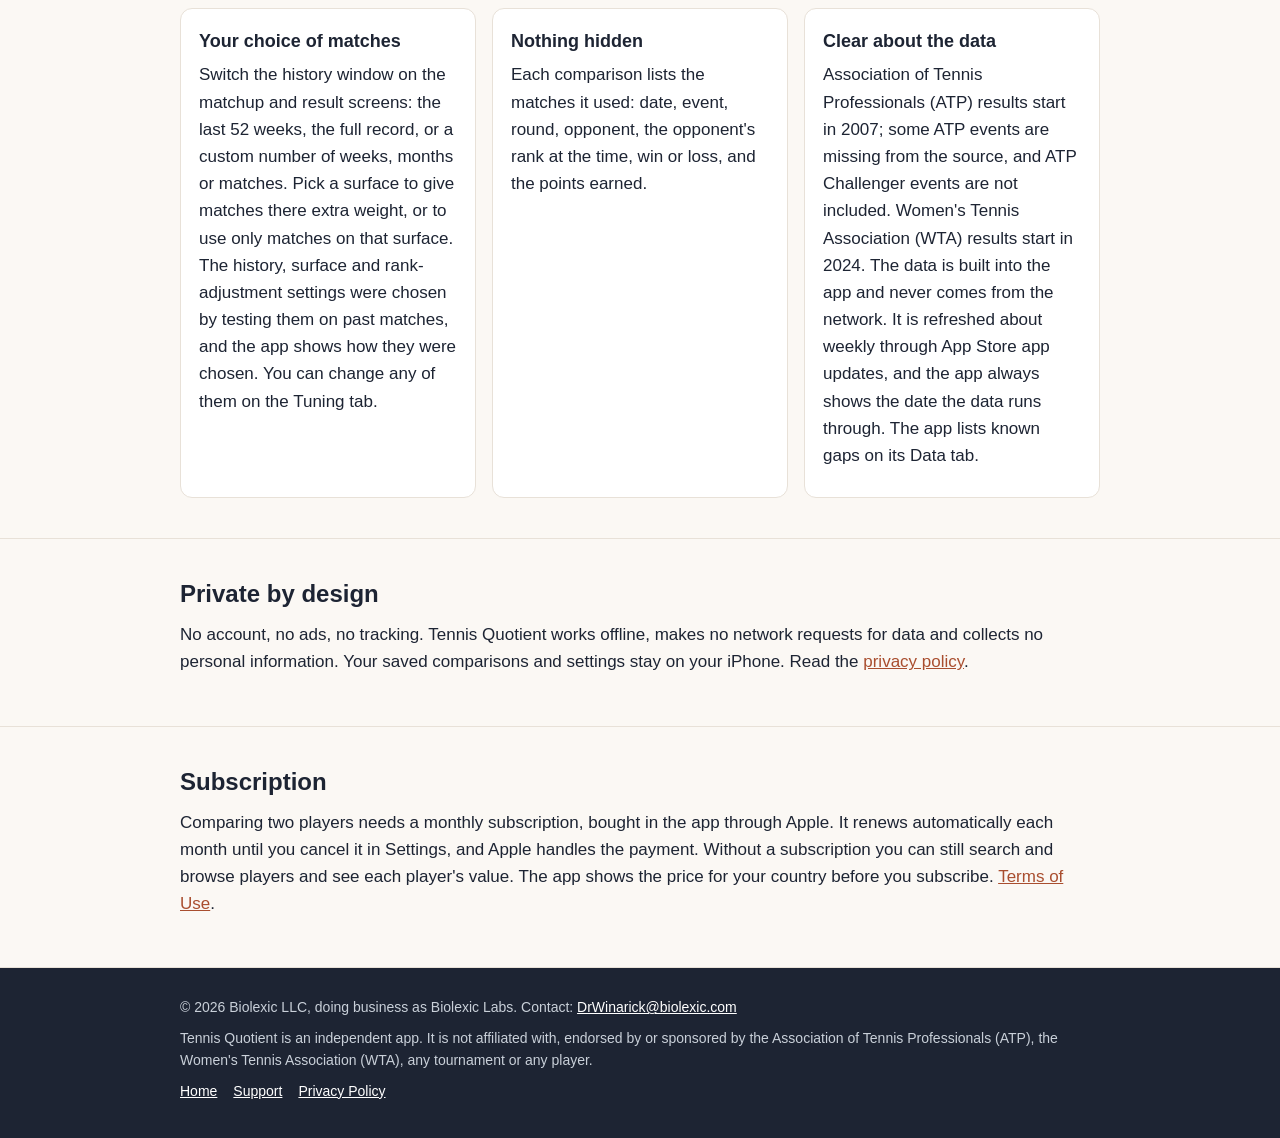
==== commit 864a61ce: "v1.1 wording: no data-source credit (Daniel, 2026-10-25 2:21 AM ET: credit no one). Footer credit li" ====
--- a/index.html
+++ b/index.html
@@ -53,7 +53,7 @@
 <div class="grid three">
 <div class="card"><h3>Your choice of matches</h3><p>Switch the history window on the matchup and result screens: the last 52 weeks, the full record, or a custom number of weeks, months or matches. Pick a surface to give matches there extra weight, or to use only matches on that surface. The history, surface and rank-adjustment settings were chosen by testing them on past matches, and the app shows how they were chosen. You can change any of them on the Tuning tab.</p></div>
 <div class="card"><h3>Nothing hidden</h3><p>Each comparison lists the matches it used: date, event, round, opponent, the opponent&#39;s rank at the time, win or loss, and the points earned.</p></div>
-<div class="card"><h3>Clear about the data</h3><p>Association of Tennis Professionals (ATP) results start in 2007; some ATP events are missing from the source, and ATP Challenger events are not included. Women&#39;s Tennis Association (WTA) results start in 2024. The data is built into the app and never comes from the network. It is refreshed about weekly through App Store app updates, and the app always shows the date the data runs through. The app lists known gaps on its Data &amp; credits tab.</p></div>
+<div class="card"><h3>Clear about the data</h3><p>Association of Tennis Professionals (ATP) results start in 2007; some ATP events are missing from the source, and ATP Challenger events are not included. Women&#39;s Tennis Association (WTA) results start in 2024. The data is built into the app and never comes from the network. It is refreshed about weekly through App Store app updates, and the app always shows the date the data runs through. The app lists known gaps on its Data tab.</p></div>
 </div>
 </div></section>
 
@@ -70,8 +70,7 @@
 </main>
 <footer><div class="wrap">
 <p>&copy; 2026 Biolexic LLC, doing business as Biolexic Labs. Contact: <a href="mailto:DrWinarick@biolexic.com">DrWinarick@biolexic.com</a></p>
-<p>Match results and rankings come from BALLDONTLIE (<a href="https://www.balldontlie.io">balldontlie.io</a>).</p>
-<p>Tennis Quotient is an independent app. It is not affiliated with, endorsed by or sponsored by the Association of Tennis Professionals (ATP), the Women&#39;s Tennis Association (WTA), any tournament, any player or BALLDONTLIE.</p>
+<p>Tennis Quotient is an independent app. It is not affiliated with, endorsed by or sponsored by the Association of Tennis Professionals (ATP), the Women&#39;s Tennis Association (WTA), any tournament or any player.</p>
 <p class="links"><a href="/">Home</a><a href="/support/">Support</a><a href="/privacy/">Privacy Policy</a></p>
 </div></footer>
 </body>
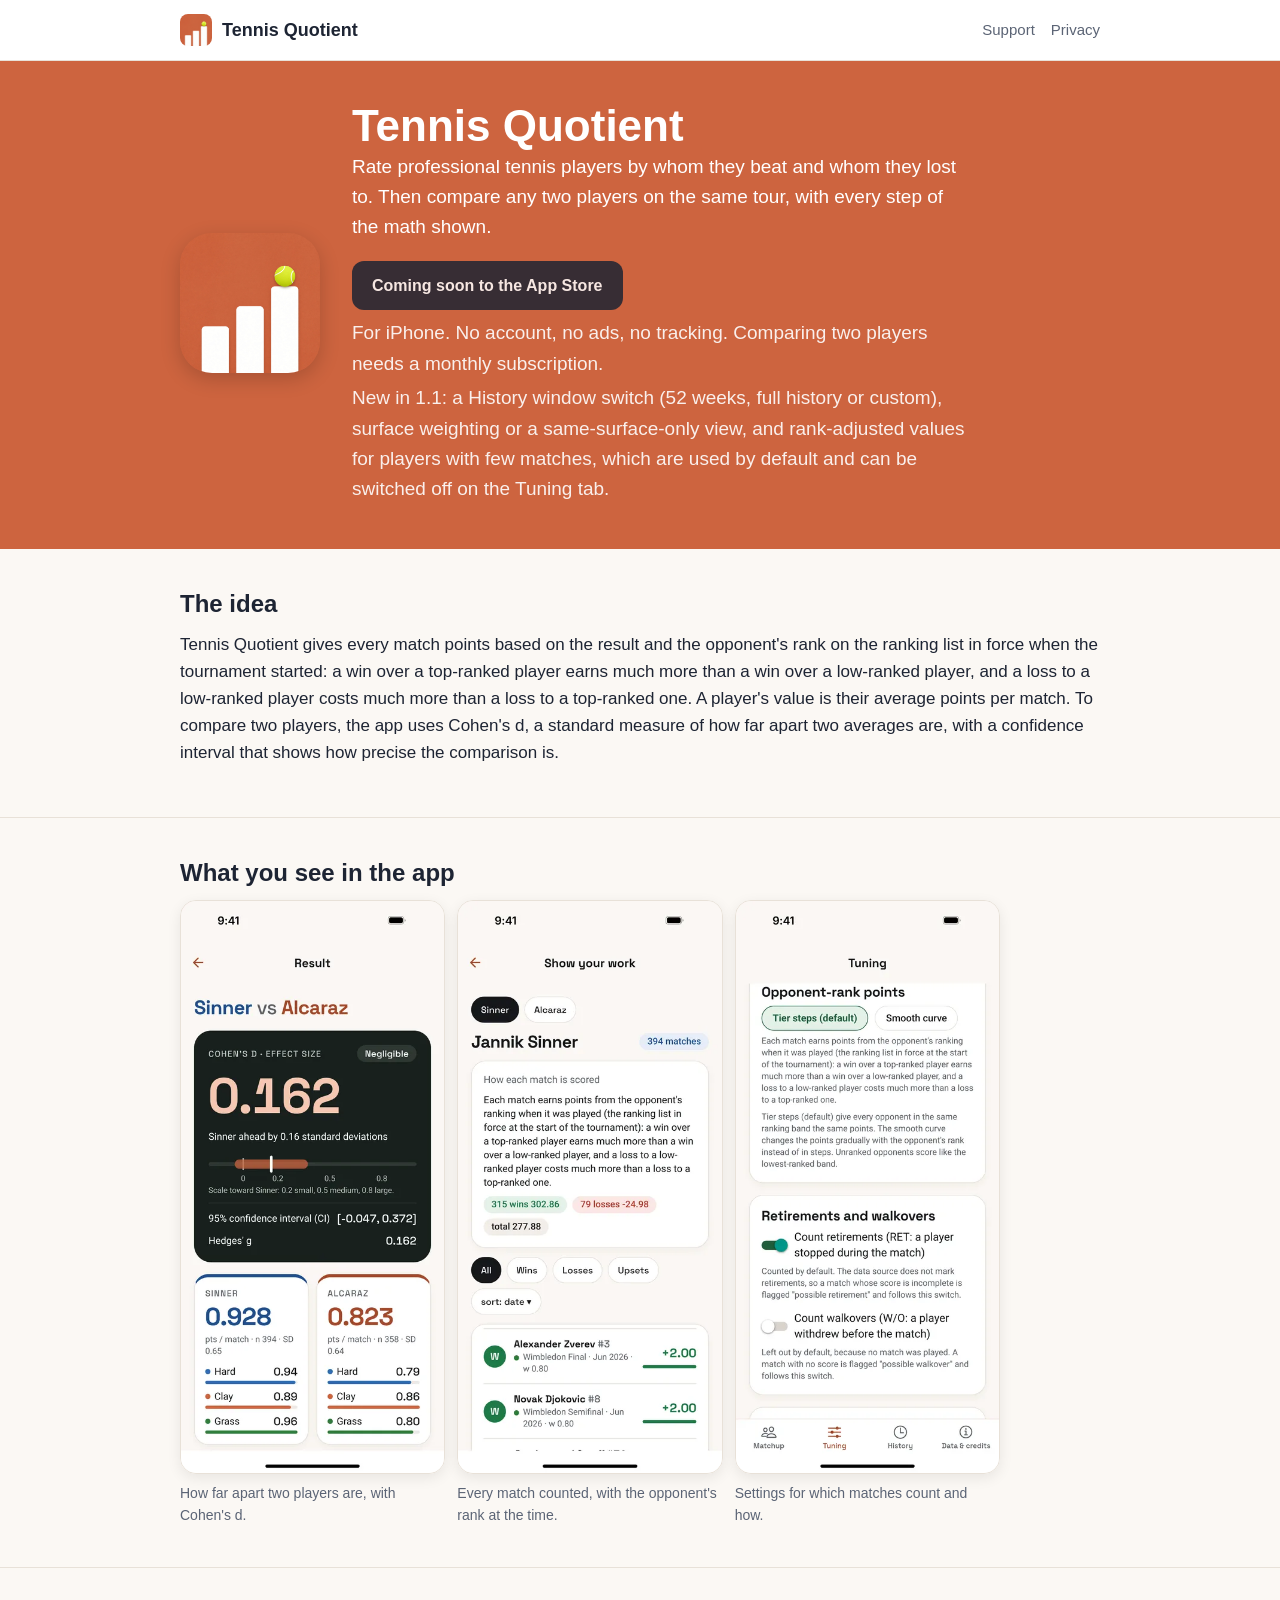
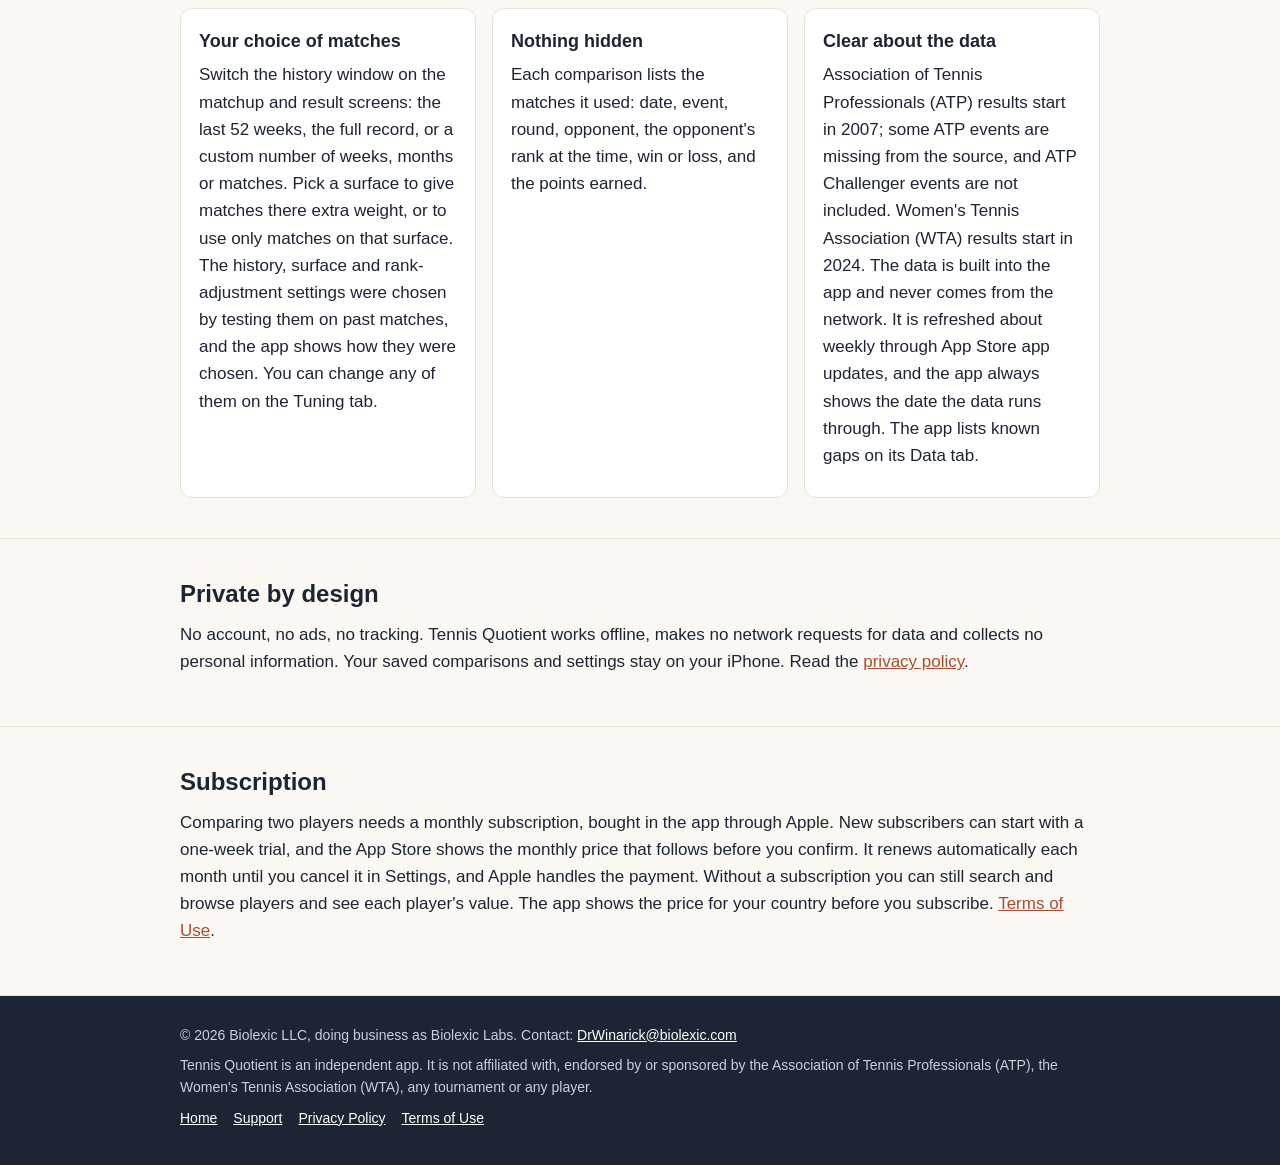
==== commit da62e8d0: "v1.1 site: Terms of Use page (/terms/) with the auto-renewal, cancellation, refund, restore and one-" ====
--- a/index.html
+++ b/index.html
@@ -64,14 +64,14 @@
 
 <section><div class="wrap">
 <h2>Subscription</h2>
-<p>Comparing two players needs a monthly subscription, bought in the app through Apple. It renews automatically each month until you cancel it in Settings, and Apple handles the payment. Without a subscription you can still search and browse players and see each player&#39;s value. The app shows the price for your country before you subscribe. <a href="https://www.apple.com/legal/internet-services/itunes/dev/stdeula/">Terms of Use</a>.</p>
+<p>Comparing two players needs a monthly subscription, bought in the app through Apple. New subscribers can start with a one-week trial, and the App Store shows the monthly price that follows before you confirm. It renews automatically each month until you cancel it in Settings, and Apple handles the payment. Without a subscription you can still search and browse players and see each player&#39;s value. The app shows the price for your country before you subscribe. <a href="https://www.apple.com/legal/internet-services/itunes/dev/stdeula/">Terms of Use</a>.</p>
 </div></section>
 
 </main>
 <footer><div class="wrap">
 <p>&copy; 2026 Biolexic LLC, doing business as Biolexic Labs. Contact: <a href="mailto:DrWinarick@biolexic.com">DrWinarick@biolexic.com</a></p>
 <p>Tennis Quotient is an independent app. It is not affiliated with, endorsed by or sponsored by the Association of Tennis Professionals (ATP), the Women&#39;s Tennis Association (WTA), any tournament or any player.</p>
-<p class="links"><a href="/">Home</a><a href="/support/">Support</a><a href="/privacy/">Privacy Policy</a></p>
+<p class="links"><a href="/">Home</a><a href="/support/">Support</a><a href="/privacy/">Privacy Policy</a><a href="/terms/">Terms of Use</a></p>
 </div></footer>
 </body>
 </html>
